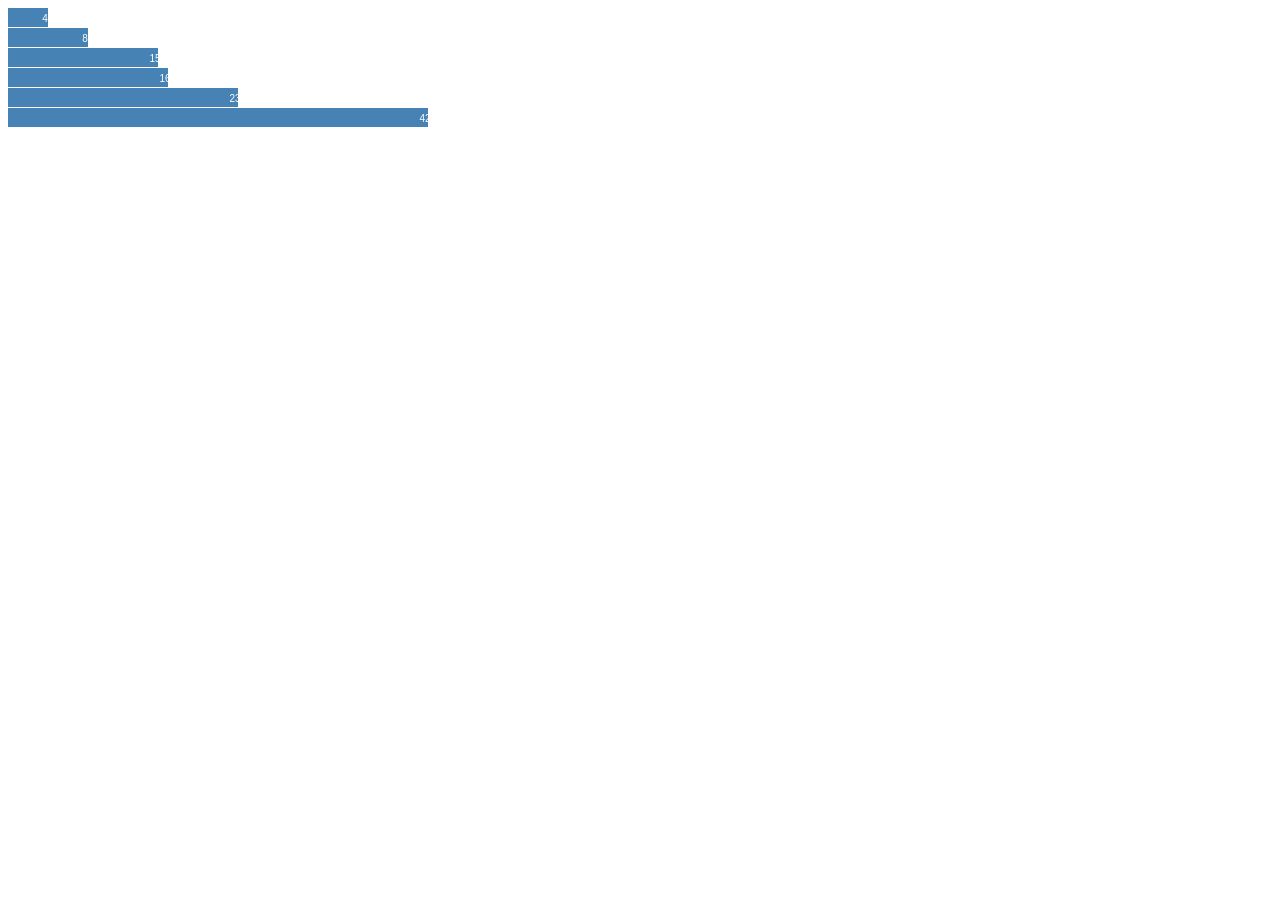
==== WebApp/index.html @ c4e6a581 "Initial Version" ====
﻿<!DOCTYPE html>
<html>
<head>
    <title></title>
    <script src="scripts/d3/d3.min.js"></script>
    <script src="scripts/jquery-1.8.0.min.js"></script>
    <meta charset="utf-8" />
    <style>
        .chart rect {
            fill: steelblue;
        }

        .chart text {
            fill: white;
            font: 10px sans-serif;
            text-anchor: middle;
        }
    </style>
</head>
<body>

    <svg class="chart"></svg>
    <!--<div class="chart"></div>-->

    <script>

        var data = [4, 8, 15, 16, 23, 42];

        var width = 420,
            barHeight = 20;

        var x = d3.scale.linear()
            .domain([0, d3.max(data)])
            .range([0, width]);

        var chart = d3.select(".chart")
            .attr("width", width)
            .attr("height", barHeight * data.length);

        var bar = chart.selectAll("g")
            .data(data)
          .enter().append("g")
            .attr("transform", function (d, i) { return "translate(0," + i * barHeight + ")"; });

        bar.append("rect")
            .attr("width", x)
            .attr("height", barHeight - 1);

        bar.append("text")
            .attr("x", function (d) { return x(d) - 3; })
            .attr("y", barHeight / 2)
            .attr("dy", ".35em")
            .text(function (d) { return d; });

    </script>

</body>
</html>
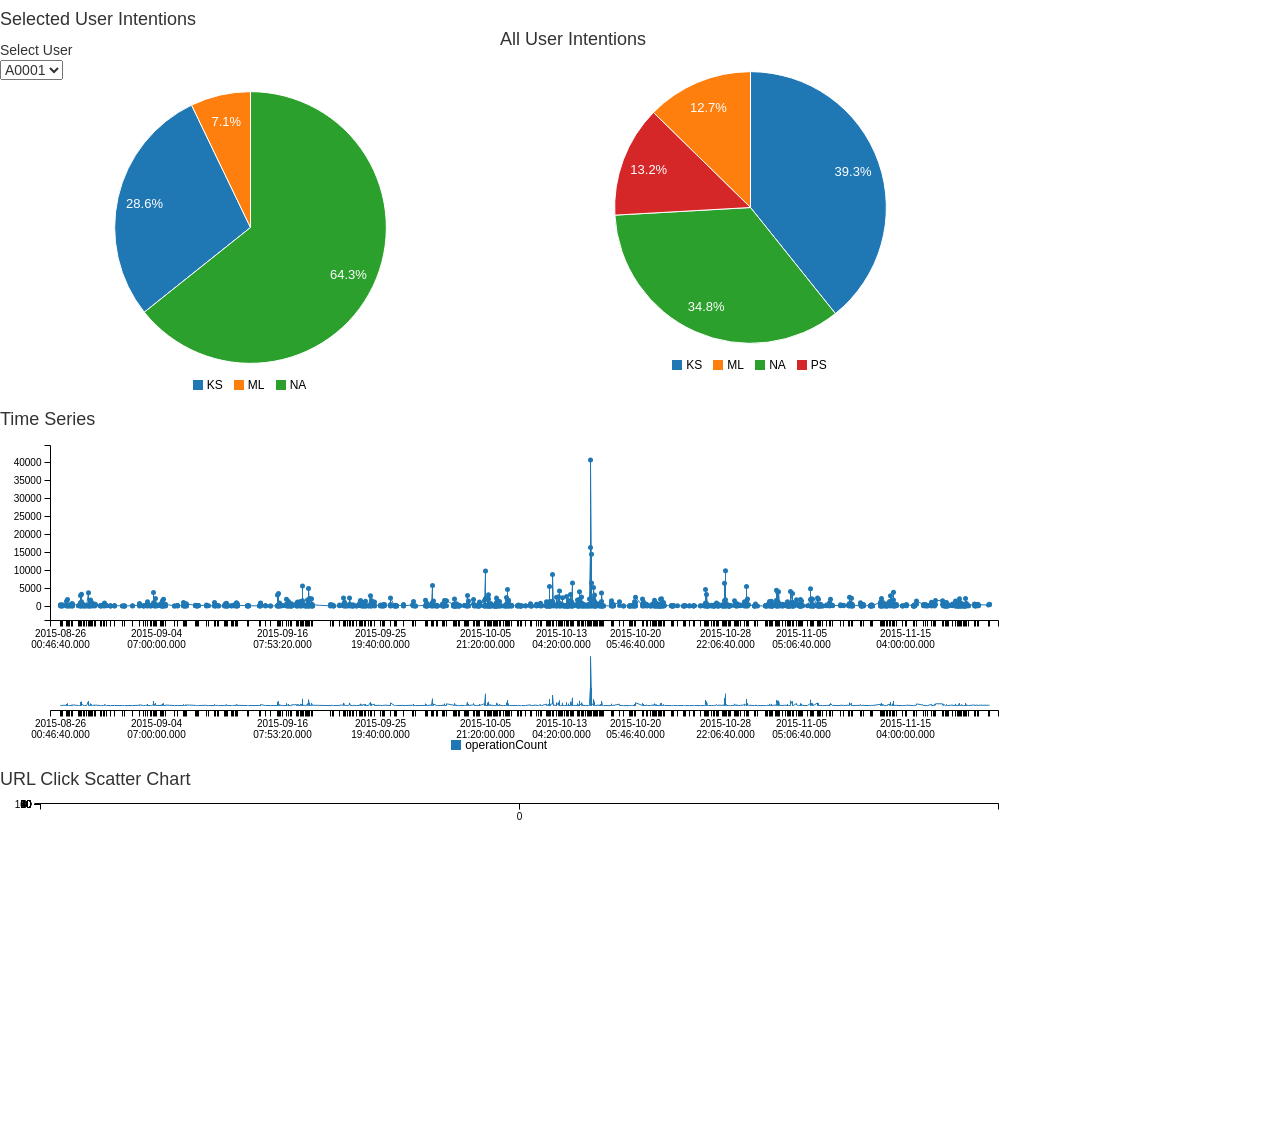
==== commit c3f83888: "updated charts" ====
--- a/WebApp/index.html
+++ b/WebApp/index.html
@@ -2,57 +2,50 @@
 <html>
 <head>
     <title></title>
-    <script src="scripts/d3/d3.min.js"></script>
-    <script src="scripts/jquery-1.8.0.min.js"></script>
+    <script src="js/jquery-1.8.0.min.js"></script>
+    <script src="js/d3/d3.min.js"></script>
+    <script src="js/bootstrap.js"></script>
+    <script src="js/custom.js"></script>
+    <script src="js/c3.min.js"></script>
+
+    <link href="css/bootstrap.css" rel="stylesheet" />
+    <link href="css/customstyle.css" rel="stylesheet" />
+    <link href="css/c3.min.css" rel="stylesheet" />
     <meta charset="utf-8" />
-    <style>
-        .chart rect {
-            fill: steelblue;
-        }
-
-        .chart text {
-            fill: white;
-            font: 10px sans-serif;
-            text-anchor: middle;
-        }
-    </style>
 </head>
 <body>
-
-    <svg class="chart"></svg>
-    <!--<div class="chart"></div>-->
-
-    <script>
-
-        var data = [4, 8, 15, 16, 23, 42];
-
-        var width = 420,
-            barHeight = 20;
-
-        var x = d3.scale.linear()
-            .domain([0, d3.max(data)])
-            .range([0, width]);
-
-        var chart = d3.select(".chart")
-            .attr("width", width)
-            .attr("height", barHeight * data.length);
-
-        var bar = chart.selectAll("g")
-            .data(data)
-          .enter().append("g")
-            .attr("transform", function (d, i) { return "translate(0," + i * barHeight + ")"; });
-
-        bar.append("rect")
-            .attr("width", x)
-            .attr("height", barHeight - 1);
-
-        bar.append("text")
-            .attr("x", function (d) { return x(d) - 3; })
-            .attr("y", barHeight / 2)
-            .attr("dy", ".35em")
-            .text(function (d) { return d; });
-
-    </script>
-
+    <table style="width:1000px">
+        <tr>
+            <td style="width:50%">
+                <div>
+                    <h4>Selected User Intentions</h4>
+                    Select User<div id="userListDiv"></div>
+                    <div id="chartIntentionUser"></div>
+                </div>
+            </td>
+            <td style="width:50%">
+                <div>
+                    <h4>All User Intentions</h4>
+                    <div id="chartIntentionAll"></div>
+                </div>
+            </td>
+        </tr>
+        <tr>
+            <td colspan="2">
+                <div>
+                    <h4>Time Series</h4>
+                    <div id="chartUserOperationTimeSeries"></div>
+                </div>
+            </td>
+        </tr>
+        <tr>
+            <td colspan="2">
+                <div>
+                    <h4>URL Click Scatter Chart</h4>
+                    <div id="urlClickScatterChart"></div>
+                </div>
+            </td>
+        </tr>
+    </table>
 </body>
 </html>
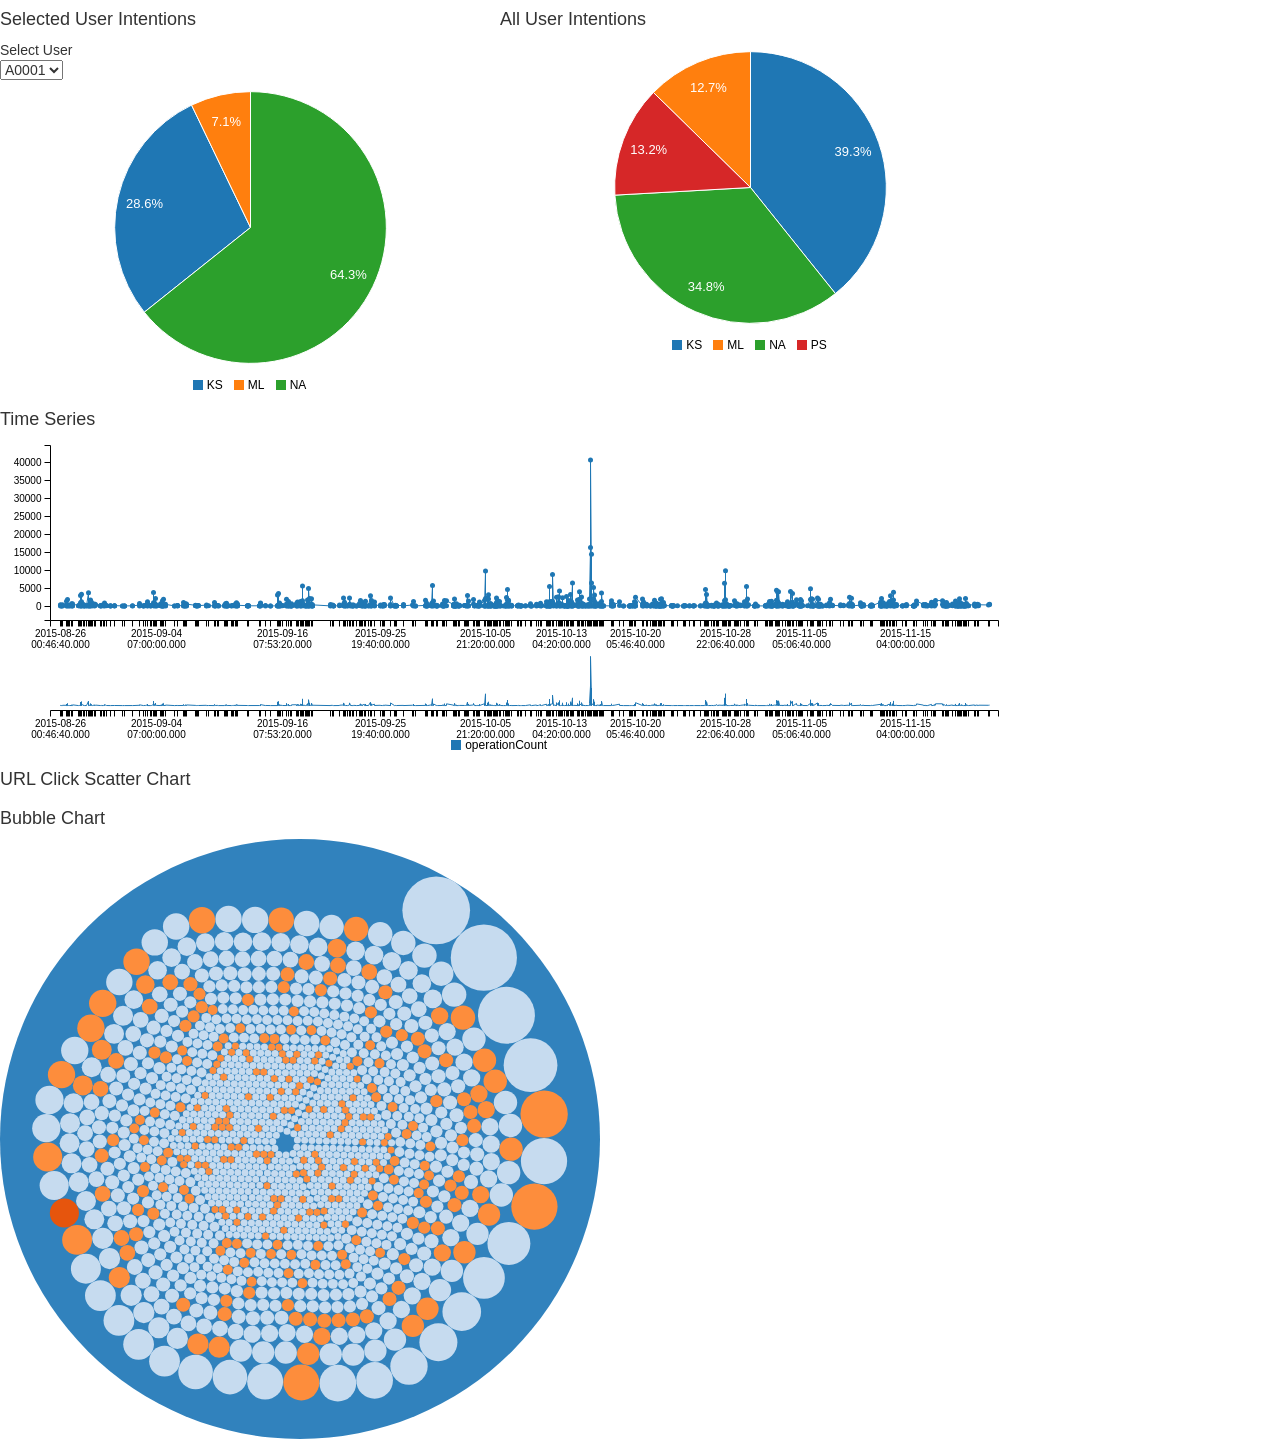
==== commit 330d2852: "data load on pie sector click; bubble chart" ====
--- a/WebApp/index.html
+++ b/WebApp/index.html
@@ -16,14 +16,15 @@
 <body>
     <table style="width:1000px">
         <tr>
-            <td style="width:50%">
+            <td style="width:50%; vertical-align:top">
                 <div>
                     <h4>Selected User Intentions</h4>
                     Select User<div id="userListDiv"></div>
                     <div id="chartIntentionUser"></div>
+                    <div id="userQuery"></div>
                 </div>
             </td>
-            <td style="width:50%">
+            <td style="width:50%; vertical-align:top">
                 <div>
                     <h4>All User Intentions</h4>
                     <div id="chartIntentionAll"></div>
@@ -46,6 +47,15 @@
                 </div>
             </td>
         </tr>
+        <tr>
+            <td colspan="2">
+                <div>
+                    <h4>Bubble Chart</h4>
+                    <div id="svgid">
+                    </div>
+                </div>
+            </td>
+        </tr>
     </table>
 </body>
 </html>
--- a/WebApp/css/customstyle.css
+++ b/WebApp/css/customstyle.css
@@ -0,0 +1,13 @@
+﻿
+circle {
+  fill: none;
+  stroke: none;
+}
+
+circle.leaf {
+  fill: rgba(31, 119, 180, 0.7);
+  stroke: rgb(31, 119, 180);
+  stroke-width: 2px;
+  fill-opacity: 1;
+}
+
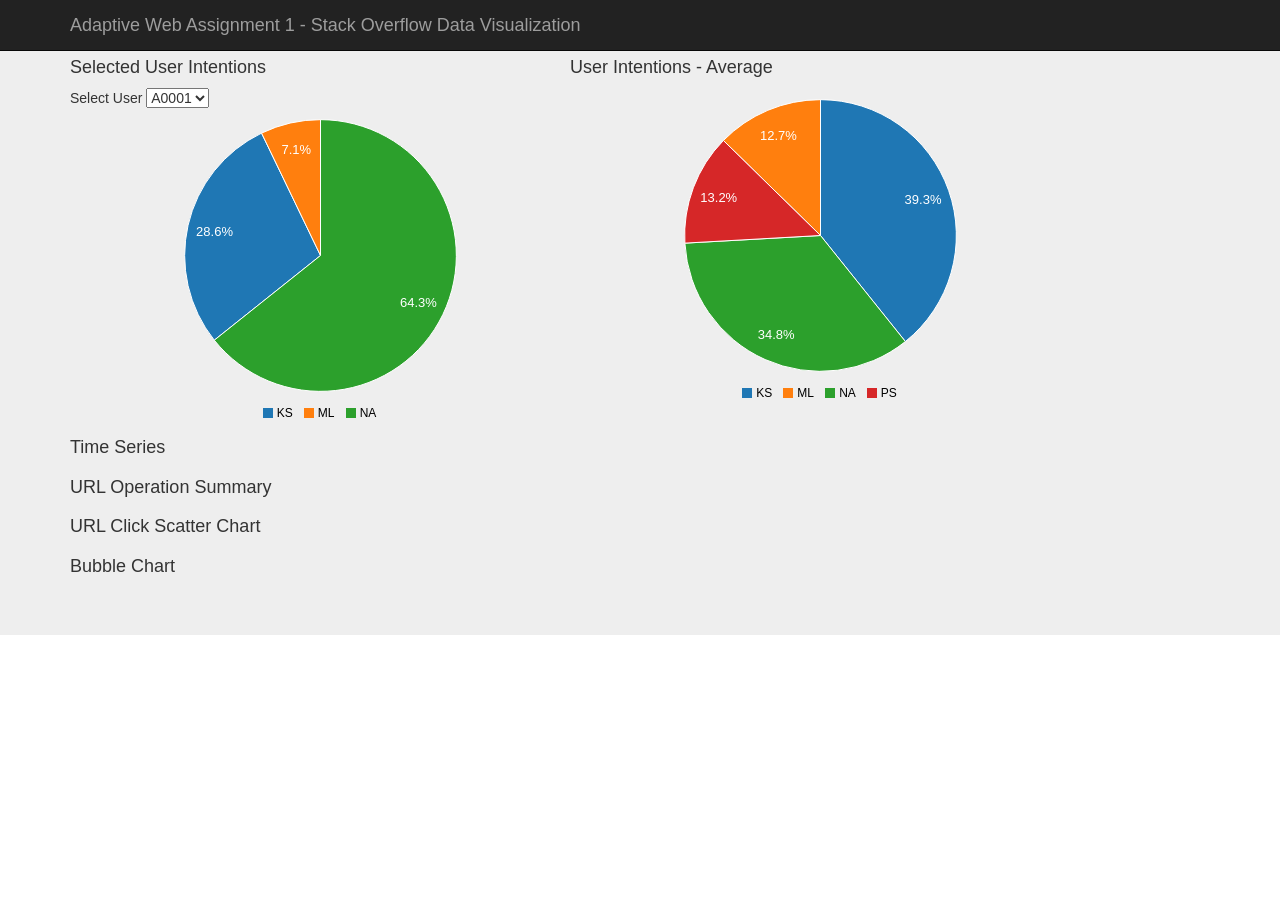
==== commit dfa8da41: "bootstarp start" ====
--- a/WebApp/index.html
+++ b/WebApp/index.html
@@ -12,50 +12,78 @@
     <link href="css/customstyle.css" rel="stylesheet" />
     <link href="css/c3.min.css" rel="stylesheet" />
     <meta charset="utf-8" />
-</head>
+</head>   
 <body>
-    <table style="width:1000px">
-        <tr>
-            <td style="width:50%; vertical-align:top">
-                <div>
-                    <h4>Selected User Intentions</h4>
-                    Select User<div id="userListDiv"></div>
-                    <div id="chartIntentionUser"></div>
-                    <div id="userQuery"></div>
-                </div>
-            </td>
-            <td style="width:50%; vertical-align:top">
-                <div>
-                    <h4>All User Intentions</h4>
-                    <div id="chartIntentionAll"></div>
-                </div>
-            </td>
-        </tr>
-        <tr>
-            <td colspan="2">
-                <div>
-                    <h4>Time Series</h4>
-                    <div id="chartUserOperationTimeSeries"></div>
-                </div>
-            </td>
-        </tr>
-        <tr>
-            <td colspan="2">
-                <div>
-                    <h4>URL Click Scatter Chart</h4>
-                    <div id="urlClickScatterChart"></div>
-                </div>
-            </td>
-        </tr>
-        <tr>
-            <td colspan="2">
-                <div>
-                    <h4>Bubble Chart</h4>
-                    <div id="svgid">
-                    </div>
-                </div>
-            </td>
-        </tr>
-    </table>
+    <nav class="navbar navbar-inverse navbar-fixed-top">
+        <div class="container">
+            <div class="navbar-header">
+                <button type="button" class="navbar-toggle collapsed" data-toggle="collapse" data-target="#navbar" aria-expanded="false" aria-controls="navbar">
+                    <span class="sr-only">Toggle navigation</span>
+                    <span class="icon-bar"></span>
+                    <span class="icon-bar"></span>
+                    <span class="icon-bar"></span>
+                </button>
+                <a class="navbar-brand" href="#">Adaptive Web Assignment 1 - Stack Overflow Data Visualization</a>
+            </div>
+           
+        </div>
+    </nav>
+    <div class="jumbotron">
+        <div class="container">
+            <table style="width:1000px">
+                <tr>
+                    <td style="width:50%; vertical-align:top">
+                        <div>
+                            <h4>Selected User Intentions</h4>
+                            Select User <div style="display: inline-block;" id="userListDiv"></div>
+                            <div id="chartIntentionUser"></div>
+                            <div id="userQuery"></div>
+                        </div>
+                    </td>
+                    <td style="width:50%; vertical-align:top">
+                        <div>
+                            <h4>User Intentions - Average</h4>
+                            <div id="chartIntentionAll"></div>
+                        </div>
+                    </td>
+                </tr>
+                <tr>
+                    <td colspan="2">
+                        <div>
+                            <h4>Time Series</h4>
+                            <div id="chartUserOperationTimeSeries"></div>
+                        </div>
+                    </td>
+                </tr>
+
+                <tr>
+                    <td colspan="2">
+                        <div>
+                            <h4>URL Operation Summary</h4>
+                            <div id="urlOperationSummaryChart"></div>
+                        </div>
+                    </td>
+                </tr>
+
+                <tr>
+                    <td colspan="2">
+                        <div>
+                            <h4>URL Click Scatter Chart</h4>
+                            <div id="urlClickScatterChart"></div>
+                        </div>
+                    </td>
+                </tr>
+                <tr>
+                    <td colspan="2">
+                        <div>
+                            <h4>Bubble Chart</h4>
+                            <div id="svgid">
+                            </div>
+                        </div>
+                    </td>
+                </tr>
+            </table>
+        </div>
+    </div>
 </body>
 </html>
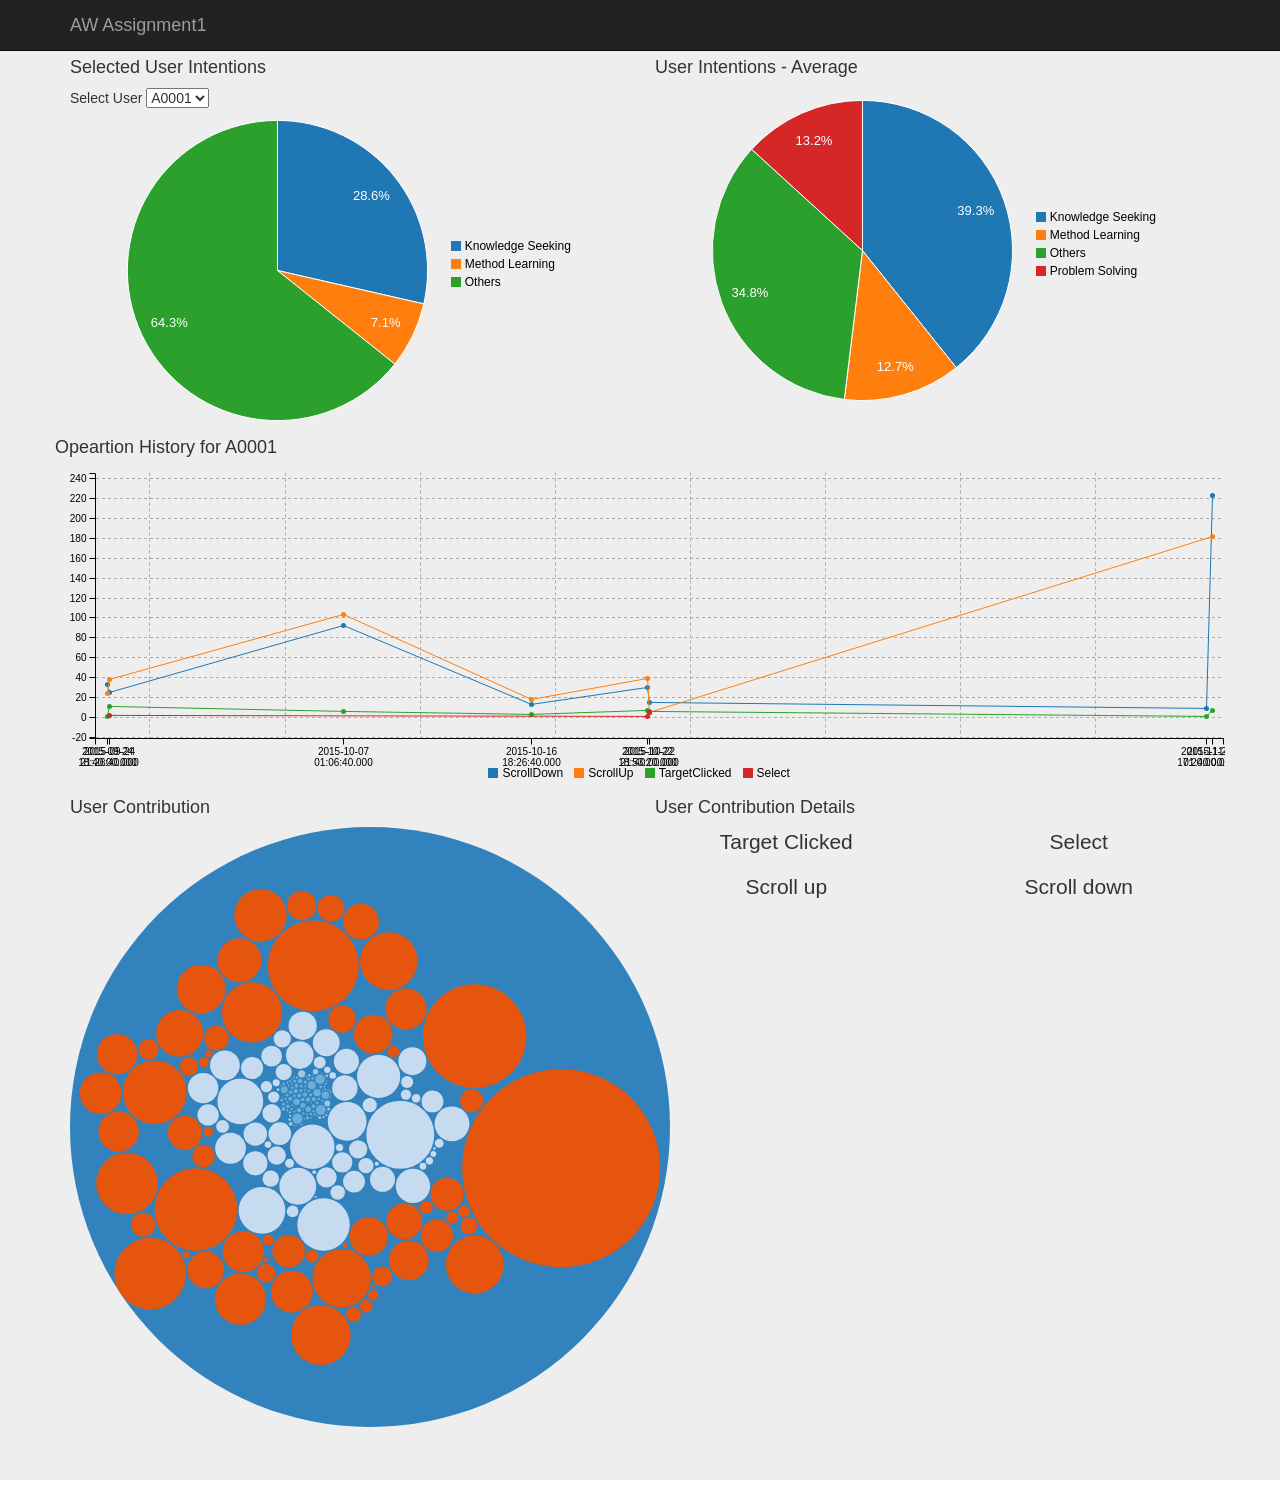
==== commit 1b3bd200: "new charts added" ====
--- a/WebApp/index.html
+++ b/WebApp/index.html
@@ -12,7 +12,7 @@
     <link href="css/customstyle.css" rel="stylesheet" />
     <link href="css/c3.min.css" rel="stylesheet" />
     <meta charset="utf-8" />
-</head>   
+</head>
 <body>
     <nav class="navbar navbar-inverse navbar-fixed-top">
         <div class="container">
@@ -23,66 +23,82 @@
                     <span class="icon-bar"></span>
                     <span class="icon-bar"></span>
                 </button>
-                <a class="navbar-brand" href="#">Adaptive Web Assignment 1 - Stack Overflow Data Visualization</a>
+                <a class="navbar-brand" href="#">AW Assignment1</a>
             </div>
-           
+
         </div>
     </nav>
     <div class="jumbotron">
         <div class="container">
-            <table style="width:1000px">
-                <tr>
-                    <td style="width:50%; vertical-align:top">
-                        <div>
-                            <h4>Selected User Intentions</h4>
-                            Select User <div style="display: inline-block;" id="userListDiv"></div>
-                            <div id="chartIntentionUser"></div>
-                            <div id="userQuery"></div>
-                        </div>
-                    </td>
-                    <td style="width:50%; vertical-align:top">
-                        <div>
-                            <h4>User Intentions - Average</h4>
-                            <div id="chartIntentionAll"></div>
-                        </div>
-                    </td>
-                </tr>
-                <tr>
-                    <td colspan="2">
-                        <div>
-                            <h4>Time Series</h4>
-                            <div id="chartUserOperationTimeSeries"></div>
-                        </div>
-                    </td>
-                </tr>
+            <div class="row">
+                <div class="col-md-6">
+                    <div>
+                        <h4>Selected User Intentions</h4>
+                        Select User <div style="display: inline-block;" id="userListDiv"></div>
+                        <div id="chartIntentionUser"></div>
+                        <div id="userQuery"></div>
+                    </div>
+                </div>
+                <div class="col-md-6">
+                    <div>
+                        <h4>User Intentions - Average</h4>
+                        <div id="chartIntentionAll"></div>
+                    </div>
+                </div>
+            </div>
 
-                <tr>
-                    <td colspan="2">
-                        <div>
-                            <h4>URL Operation Summary</h4>
-                            <div id="urlOperationSummaryChart"></div>
-                        </div>
-                    </td>
-                </tr>
+            <div class="row">
+                <div>
+                    <h4 id="chartUserOperationTimeSeriesHeader">User Operation Time Series</h4>
+                    <div id="chartUserOperationTimeSeries"></div>
+                </div>
+            </div>
 
-                <tr>
-                    <td colspan="2">
-                        <div>
-                            <h4>URL Click Scatter Chart</h4>
-                            <div id="urlClickScatterChart"></div>
-                        </div>
-                    </td>
-                </tr>
-                <tr>
-                    <td colspan="2">
-                        <div>
-                            <h4>Bubble Chart</h4>
-                            <div id="svgid">
+            <!--<div class="row">
+                <div>
+                    <h4>URL Operation Summary</h4>
+                    <div id="urlOperationSummaryChart"></div>
+                </div>
+            </div>-->
+            <!--<div class="row">
+                <div>
+                    <h4>URL Click Scatter Chart</h4>
+                    <div id="urlClickScatterChart"></div>
+                </div>
+            </div>-->
+
+            <div class="row">
+                <div class="col-md-6">
+                    <h4>User Contribution</h4>
+                    <div id="svgid">
+                    </div>
+                </div>
+                <div class="col-md-6">
+                    <h4 id="userContributionDetailsHeader">User Contribution Details</h4>
+                    <div>
+                        <div class="row">
+                            <div class="col-md-6">
+                                <div id="target_clickedGuageChart"></div>
+                                <p style="text-align:center">Target Clicked</p>
+                            </div>
+                            <div class="col-md-6">
+                                <div id="selectGuageChart"></div>
+                                <p style="text-align:center">Select</p>
                             </div>
                         </div>
-                    </td>
-                </tr>
-            </table>
+                        <div class="row">
+                            <div class="col-md-6">
+                                <div id="scroll_upGuageChart"></div>
+                                <p style="text-align:center">Scroll up</p>
+                            </div>
+                            <div class="col-md-6">
+                                <div id="scroll_downGuageChart"></div>
+                                <p style="text-align:center">Scroll down</p>
+                            </div>
+                        </div>
+                    </div>
+                </div>
+            </div>
         </div>
     </div>
 </body>
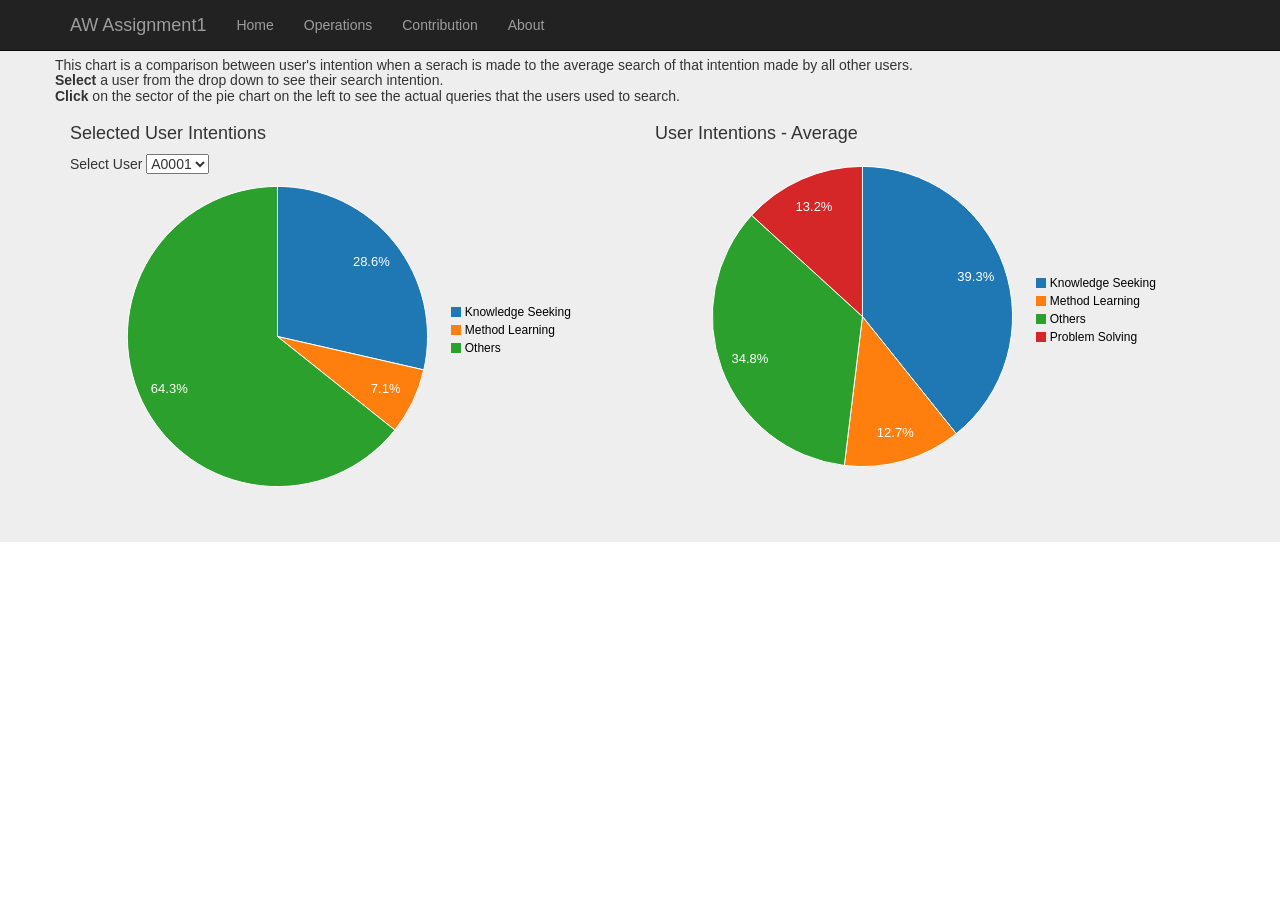
==== commit e1c0a4be: "about page" ====
--- a/WebApp/index.html
+++ b/WebApp/index.html
@@ -25,12 +25,24 @@
                 </button>
                 <a class="navbar-brand" href="#">AW Assignment1</a>
             </div>
-
+            <div id="navbar" class="collapse navbar-collapse">
+                <ul class="nav navbar-nav">
+                    <li><a href="index.html">Home</a></li>
+                    <li><a href="useroperations.html">Operations</a></li>
+                    <li><a href="usercontribution.html">Contribution</a></li>
+                    <li><a href="about.html">About</a></li>
+                </ul>
+            </div>
         </div>
     </nav>
     <div class="jumbotron">
         <div class="container">
             <div class="row">
+                <h5>
+                    This chart is a comparison between user's intention when a serach is made to the average search of that intention made by all other users.
+                    <br /><b>Select</b> a user from the drop down to see their search intention.
+                    <br /><b>Click</b> on the sector of the pie chart on the left to see the actual queries that the users used to search.
+                </h5>
                 <div class="col-md-6">
                     <div>
                         <h4>Selected User Intentions</h4>
@@ -46,13 +58,14 @@
                     </div>
                 </div>
             </div>
+            
 
-            <div class="row">
+            <!--<div class="row">
                 <div>
                     <h4 id="chartUserOperationTimeSeriesHeader">User Operation Time Series</h4>
                     <div id="chartUserOperationTimeSeries"></div>
                 </div>
-            </div>
+            </div>-->
 
             <!--<div class="row">
                 <div>
@@ -67,7 +80,7 @@
                 </div>
             </div>-->
 
-            <div class="row">
+            <!--<div class="row">
                 <div class="col-md-6">
                     <h4>User Contribution</h4>
                     <div id="svgid">
@@ -98,7 +111,7 @@
                         </div>
                     </div>
                 </div>
-            </div>
+            </div>-->
         </div>
     </div>
 </body>
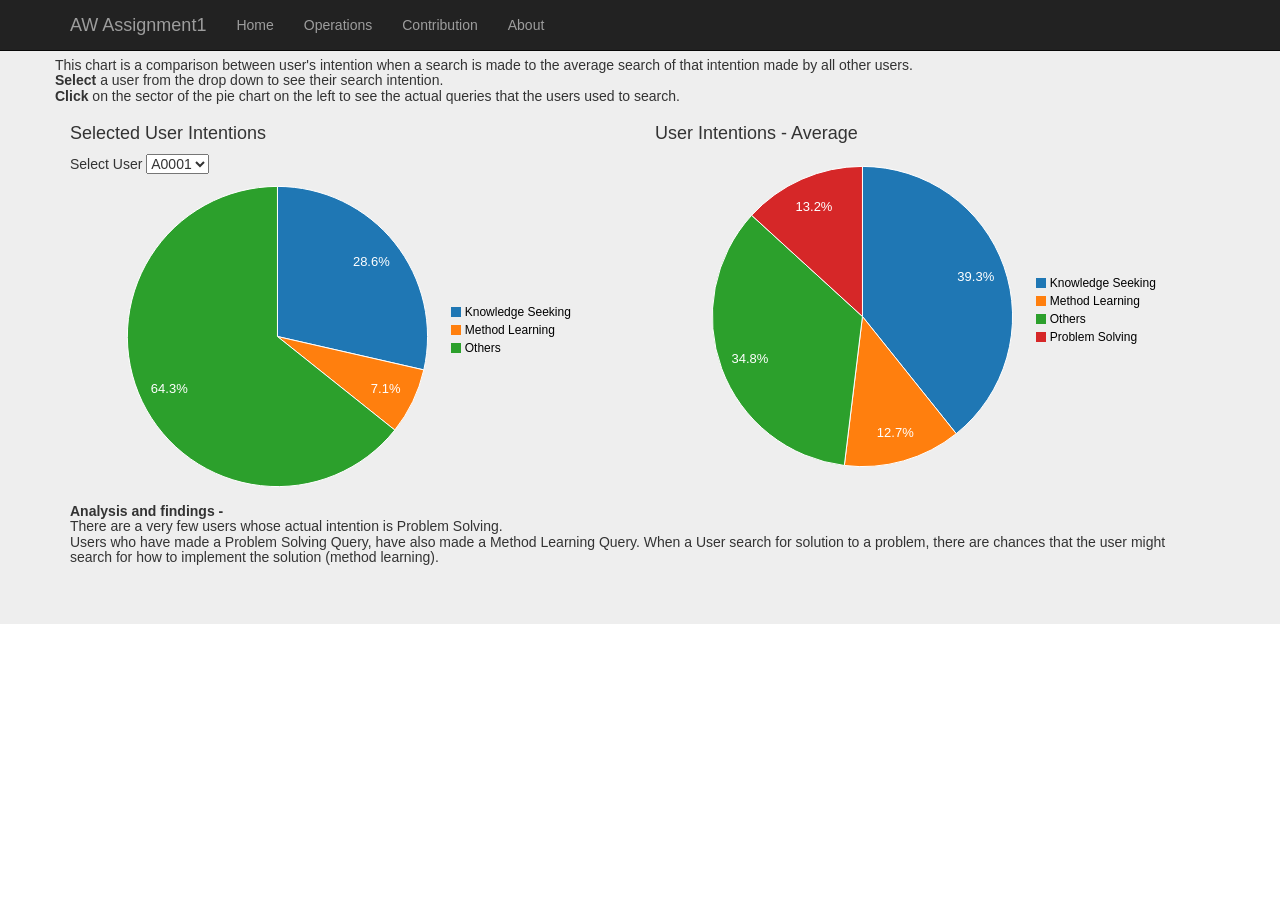
==== commit b7e9688c: "Analysis and findings" ====
--- a/WebApp/index.html
+++ b/WebApp/index.html
@@ -1,7 +1,7 @@
 ﻿<!DOCTYPE html>
 <html>
 <head>
-    <title></title>
+    <title>Home</title>
     <script src="js/jquery-1.8.0.min.js"></script>
     <script src="js/d3/d3.min.js"></script>
     <script src="js/bootstrap.js"></script>
@@ -39,7 +39,7 @@
         <div class="container">
             <div class="row">
                 <h5>
-                    This chart is a comparison between user's intention when a serach is made to the average search of that intention made by all other users.
+                    This chart is a comparison between user's intention when a search is made to the average search of that intention made by all other users.
                     <br /><b>Select</b> a user from the drop down to see their search intention.
                     <br /><b>Click</b> on the sector of the pie chart on the left to see the actual queries that the users used to search.
                 </h5>
@@ -59,7 +59,13 @@
                 </div>
             </div>
             
-
+            <div>
+                <h5>
+                    <b>Analysis and findings -</b>
+                    <br />There are a very few users whose actual intention is Problem Solving.
+                    <br />Users who have made a Problem Solving Query, have also made a Method Learning Query. When a User search for solution to a problem, there are chances that the user might search for how to implement the solution (method learning).  
+                </h5>
+            </div>
             <!--<div class="row">
                 <div>
                     <h4 id="chartUserOperationTimeSeriesHeader">User Operation Time Series</h4>
@@ -73,13 +79,7 @@
                     <div id="urlOperationSummaryChart"></div>
                 </div>
             </div>-->
-            <!--<div class="row">
-                <div>
-                    <h4>URL Click Scatter Chart</h4>
-                    <div id="urlClickScatterChart"></div>
-                </div>
-            </div>-->
-
+            
             <!--<div class="row">
                 <div class="col-md-6">
                     <h4>User Contribution</h4>
